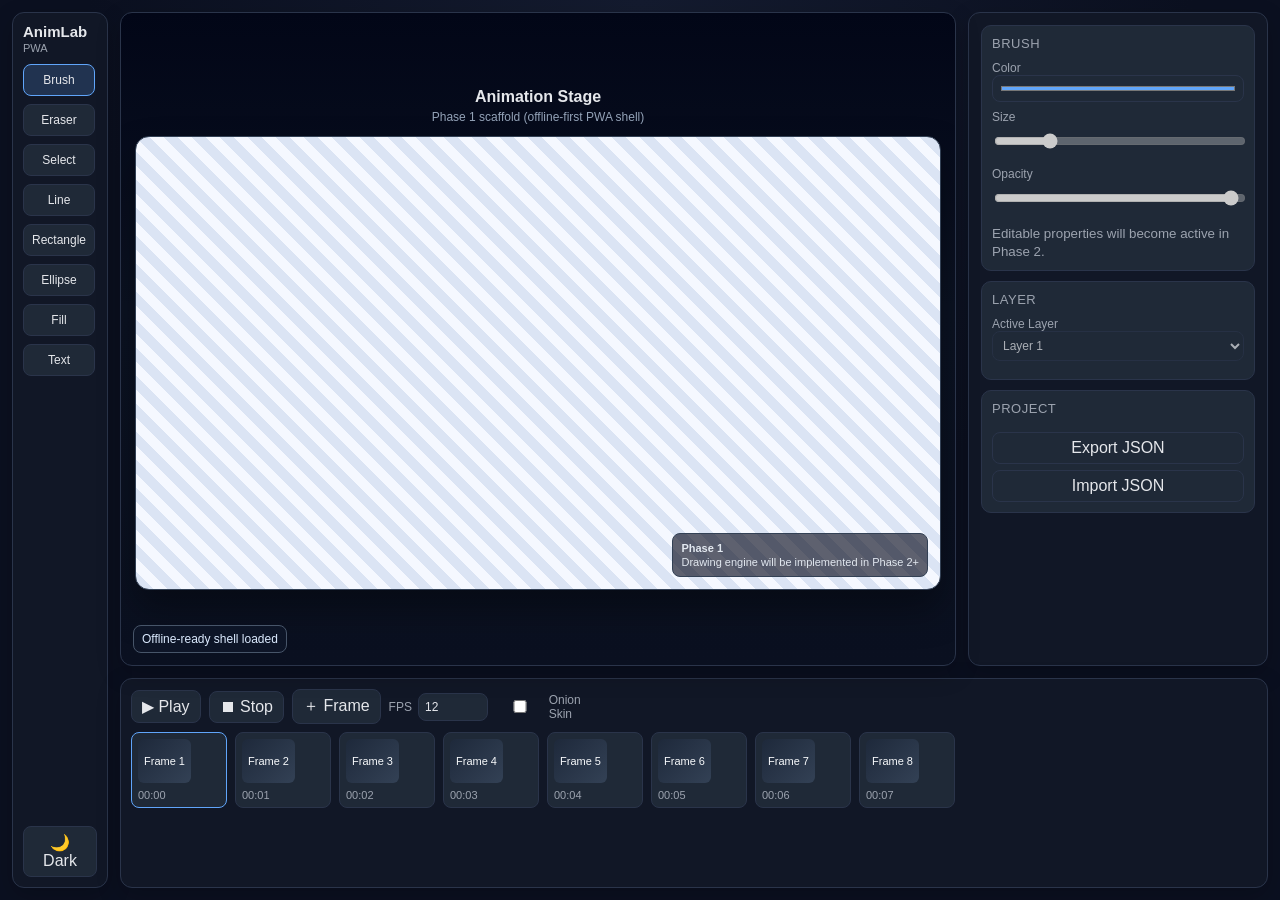
==== index.html @ f363aea9 "Add root index redirect to animation app" ====
<!doctype html>
<html lang="th">
  <head>
    <meta charset="UTF-8" />
    <meta name="viewport" content="width=device-width, initial-scale=1.0" />
    <title>Redirecting…</title>
    <meta http-equiv="refresh" content="0; url=./animation-app/" />
    <script>
      window.location.replace('./animation-app/');
    </script>
  </head>
  <body>
    <p>
      กำลังพาไปหน้าแอป...
      <a href="./animation-app/">คลิกที่นี่หากไม่เปลี่ยนหน้าอัตโนมัติ</a>
    </p>
  </body>
</html>
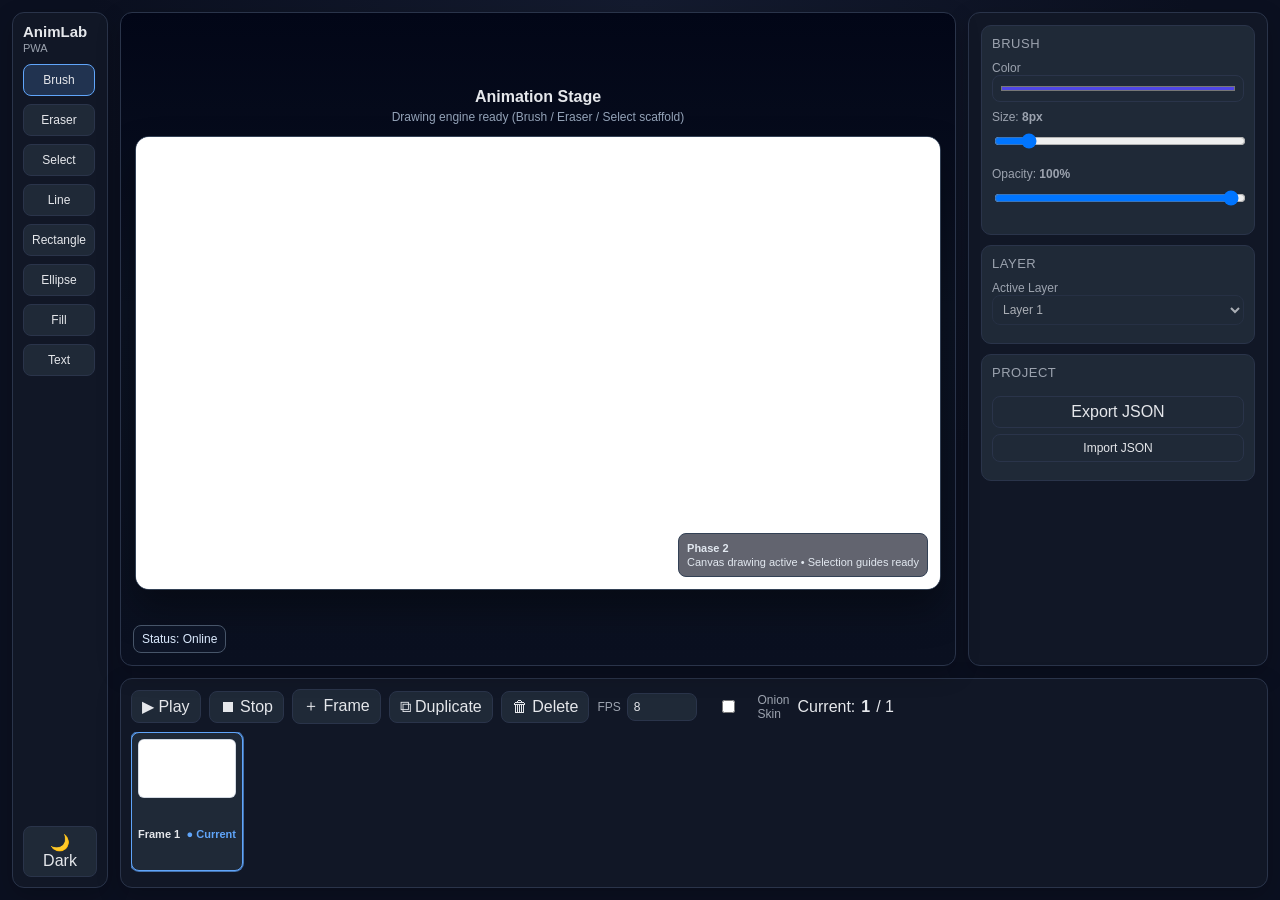
==== commit a98b78b0: "Add root entry pages to route traffic to animation app" ====
--- a/index.html
+++ b/index.html
@@ -1,9 +1,9 @@
 <!doctype html>
-<html lang="th">
+<html lang="en">
   <head>
     <meta charset="UTF-8" />
     <meta name="viewport" content="width=device-width, initial-scale=1.0" />
-    <title>Redirecting…</title>
+    <title>Animation App</title>
     <meta http-equiv="refresh" content="0; url=./animation-app/" />
     <script>
       window.location.replace('./animation-app/');
@@ -11,8 +11,7 @@
   </head>
   <body>
     <p>
-      กำลังพาไปหน้าแอป...
-      <a href="./animation-app/">คลิกที่นี่หากไม่เปลี่ยนหน้าอัตโนมัติ</a>
+      Redirecting to <a href="./animation-app/">Animation App</a>...
     </p>
   </body>
 </html>
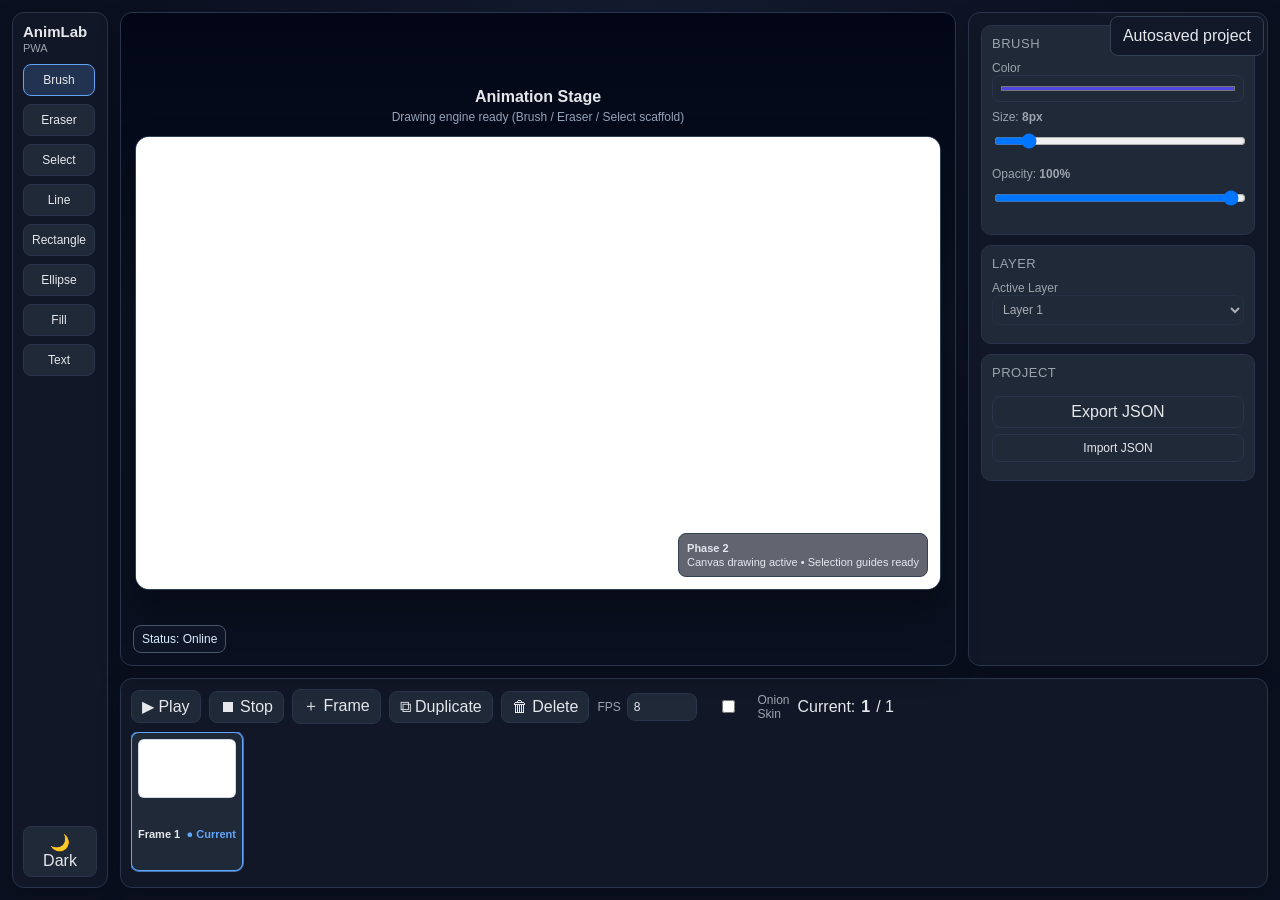
==== commit fb8bf3e9: "Fix static entry redirects and manifest id path" ====
--- a/index.html
+++ b/index.html
@@ -4,14 +4,14 @@
     <meta charset="UTF-8" />
     <meta name="viewport" content="width=device-width, initial-scale=1.0" />
     <title>Animation App</title>
-    <meta http-equiv="refresh" content="0; url=./animation-app/" />
+    <meta http-equiv="refresh" content="0; url=./animation-app/index.html" />
     <script>
-      window.location.replace('./animation-app/');
+      window.location.replace('./animation-app/index.html');
     </script>
   </head>
   <body>
     <p>
-      Redirecting to <a href="./animation-app/">Animation App</a>...
+      Redirecting to <a href="./animation-app/index.html">Animation App</a>...
     </p>
   </body>
 </html>
